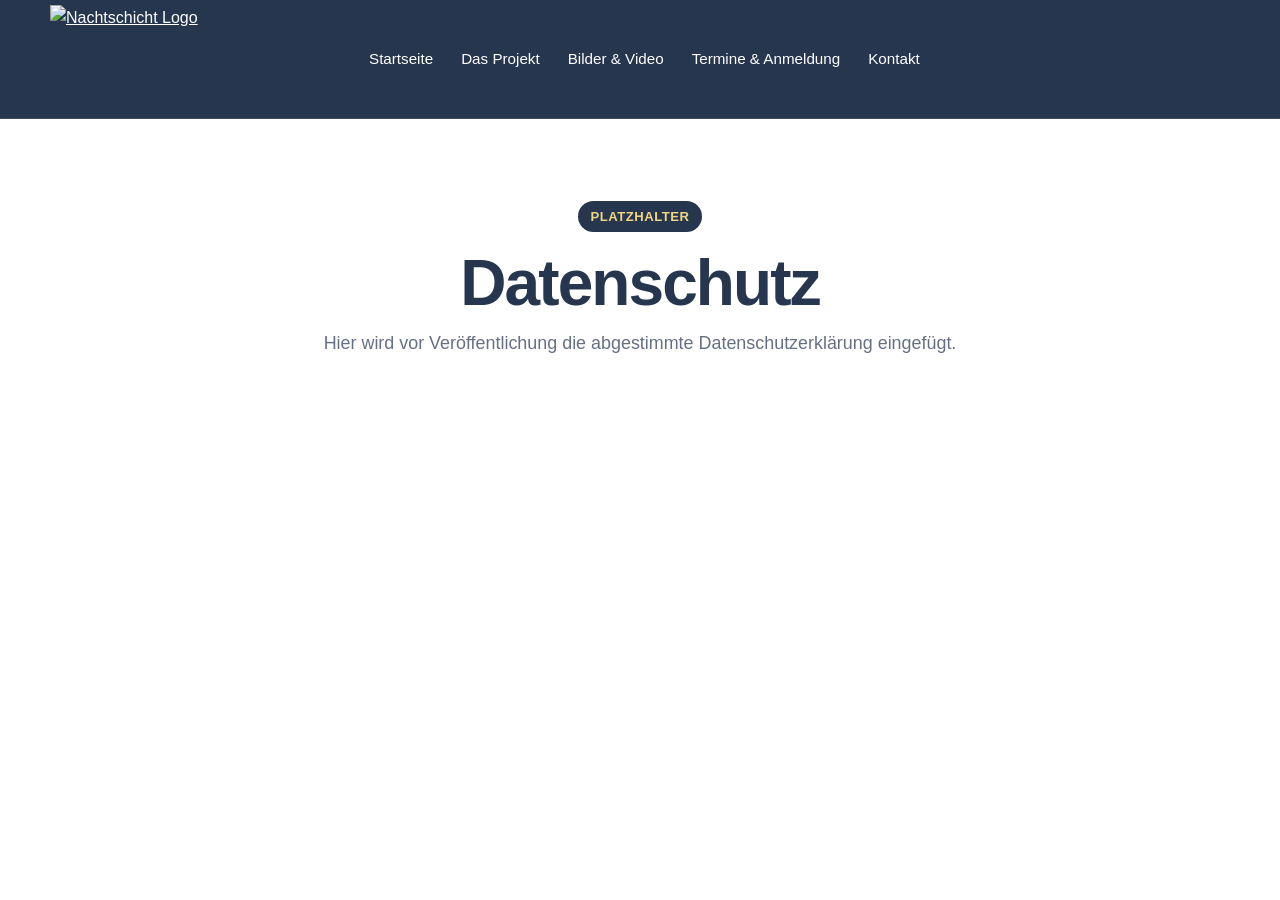
==== datenschutz.html @ 39742e26 "Add files via upload" ====
<!doctype html><html lang="de"><head><meta charset="utf-8"><meta name="viewport" content="width=device-width,initial-scale=1"><title>Datenschutz | Nachtschicht</title><link rel="stylesheet" href="style.css"></head><body><header class="site-header"><div class="container header-inner"><a class="logo-link" href="index.html"><img src="assets/Nachtschicht Logo Dunkelblau groß.jpg" alt="Nachtschicht Logo"></a><nav class="main-nav" style="display:flex"><a href="index.html">Startseite</a><a href="projekt.html">Das Projekt</a><a href="medien.html">Bilder &amp; Video</a><a href="termine.html">Termine &amp; Anmeldung</a><a href="kontakt.html">Kontakt</a></nav></div></header><section class="intro"><div class="container"><span class="kicker">Platzhalter</span><h1>Datenschutz</h1><p class="lead">Hier wird vor Veröffentlichung die abgestimmte Datenschutzerklärung eingefügt.</p></div></section></body></html>
---- style.css ----
:root{
  --blue:#26364F;
  --blue-dark:#1d2a3e;
  --yellow:#F1D581;
  --white:#fff;
  --bg:#f7f8fa;
  --text:#26364F;
  --muted:#667085;
  --line:#e4e8ee;
  --max:1180px;
  --radius:14px;
}
*{box-sizing:border-box}
html{scroll-behavior:smooth}
body{
  margin:0;
  font-family:Inter,Montserrat,Arial,sans-serif;
  color:var(--text);
  background:var(--white);
  line-height:1.6;
}
img{display:block;max-width:100%}
a{color:inherit}
.container{width:min(calc(100% - 40px),var(--max));margin:auto}

/* HEADER */
.site-header{
  background:var(--blue);
  color:#fff;
  border-bottom:1px solid rgba(255,255,255,.12);
}
.header-inner{
  min-height:118px;
  display:flex;
  align-items:center;
  justify-content:flex-start;
  gap:42px;
}
.logo-link{
  display:flex;
  align-items:center;
  width:265px;
  height:108px;
  overflow:hidden;
  flex:0 0 auto;
}
.logo-link img{
  width:100%;
  height:100%;
  object-fit:contain;
}
.main-nav{
  display:flex;
  align-items:center;
  justify-content:flex-start;
  flex:1 1 auto;
  flex-wrap:wrap;
  gap:4px;
}
.main-nav a{
  text-decoration:none;
  color:#fff;
  padding:9px 12px;
  border-radius:8px;
  font-size:.95rem;
  transition:.2s ease;
}
.main-nav a:hover,
.main-nav a.active{
  color:var(--yellow);
  background:rgba(255,255,255,.09);
}
.menu{
  display:none;
  border:1px solid rgba(255,255,255,.25);
  color:#fff;
  background:transparent;
  padding:8px 12px;
  border-radius:8px;
}

/* INTRO */
.intro{
  padding:82px 0 70px;
  text-align:center;
}
.kicker{
  color:var(--yellow);
  background:var(--blue);
  display:inline-block;
  padding:5px 12px;
  border-radius:999px;
  font-weight:700;
  font-size:.82rem;
  letter-spacing:.04em;
  text-transform:uppercase;
}
.intro h1{
  margin:18px 0 12px;
  font-size:clamp(2.4rem,5vw,4.3rem);
  line-height:1.05;
  letter-spacing:-.03em;
}
.intro h1 span{color:var(--blue)}
.lead{
  max-width:760px;
  margin:0 auto;
  color:var(--muted);
  font-size:1.12rem;
}
.cta-row{
  margin-top:28px;
  display:flex;
  justify-content:center;
  gap:12px;
  flex-wrap:wrap;
}
.btn{
  display:inline-flex;
  align-items:center;
  justify-content:center;
  padding:12px 19px;
  border-radius:9px;
  font-weight:800;
  text-decoration:none;
  border:1px solid transparent;
  transition:.18s ease;
}
.btn:hover{transform:translateY(-1px)}
.btn-primary{background:var(--yellow);color:var(--blue-dark)}
.btn-secondary{background:var(--blue);color:#fff}
.btn-outline{background:#fff;color:var(--blue);border-color:var(--blue)}

/* KEY MESSAGES */
.messages{
  background:var(--bg);
  border-top:1px solid var(--line);
  border-bottom:1px solid var(--line);
  padding:38px 0;
}
.message-grid{
  display:grid;
  grid-template-columns:repeat(4,1fr);
  gap:16px;
}
.message{
  background:#fff;
  border:1px solid var(--line);
  border-radius:var(--radius);
  padding:23px 20px;
  min-height:150px;
}
.message-number{
  color:var(--yellow);
  background:var(--blue);
  width:32px;
  height:32px;
  border-radius:50%;
  display:grid;
  place-items:center;
  font-weight:800;
  margin-bottom:14px;
}
.message h3{margin:0 0 6px;font-size:1.08rem}
.message p{margin:0;color:var(--muted);font-size:.94rem}

/* IMAGE SECTION */
.section{padding:76px 0}
.section.alt{background:var(--bg)}
.section-head{
  display:flex;
  justify-content:space-between;
  align-items:end;
  gap:25px;
  margin-bottom:28px;
}
.section-head h2{
  margin:0;
  font-size:clamp(1.8rem,3vw,2.55rem);
  line-height:1.1;
}
.section-head p{margin:7px 0 0;color:var(--muted)}
.photo-grid{
  display:grid;
  grid-template-columns:repeat(3,1fr);
  gap:18px;
}
.photo-card{
  overflow:hidden;
  border-radius:var(--radius);
  background:#fff;
  border:1px solid var(--line);
}
.photo-card img{
  width:100%;
  height:390px;
  object-fit:cover;
  transition:transform .3s ease;
}
.photo-card:hover img{transform:scale(1.025)}
.photo-card img{object-position:center;}
.photo-caption{
  padding:14px 16px;
  font-weight:700;
}

/* EVENT */
.event-wrap{
  display:grid;
  grid-template-columns:1fr 1fr;
  gap:24px;
  align-items:stretch;
}
.event-card{
  border-radius:var(--radius);
  padding:34px;
  background:var(--blue);
  color:#fff;
}
.event-card h2{margin:0 0 10px;font-size:2rem}
.event-date{
  color:var(--yellow);
  font-size:1.7rem;
  font-weight:800;
  margin:12px 0 16px;
}
.event-card p{color:rgba(255,255,255,.84)}
.event-info{
  border:1px solid var(--line);
  border-radius:var(--radius);
  padding:34px;
}
.event-info h3{margin-top:0}
.event-info ul{padding-left:20px;margin-bottom:24px}

/* FOOTER */
footer{
  background:var(--blue-dark);
  color:rgba(255,255,255,.78);
  padding:30px 0;
}
.footer-inner{
  display:flex;
  justify-content:space-between;
  gap:20px;
  align-items:center;
}
.footer-links{display:flex;flex-wrap:wrap;gap:18px}
.footer-links a{text-decoration:none}
.footer-links a:hover{color:var(--yellow)}

@media(max-width:900px){
  .header-inner{min-height:90px}
  .main-nav{display:none}
  .main-nav.open{
    display:flex;
    width:100%;
    padding:0 0 15px;
    justify-content:center;
  }
  .header-inner{flex-wrap:wrap}
  .menu{display:block}
  .message-grid{grid-template-columns:repeat(2,1fr)}
  .event-wrap{grid-template-columns:1fr}
}
@media(max-width:650px){
  .container{width:min(calc(100% - 26px),var(--max))}
  .logo-link{width:210px;height:86px}
  .intro{padding:60px 0 50px}
  .photo-grid{grid-template-columns:1fr}
  .photo-card img{height:310px}
  .message-grid{grid-template-columns:1fr}
  .section-head{display:block}
  .section-head .btn{margin-top:18px}
  .footer-inner{display:block}
  .footer-links{margin-top:12px}
}
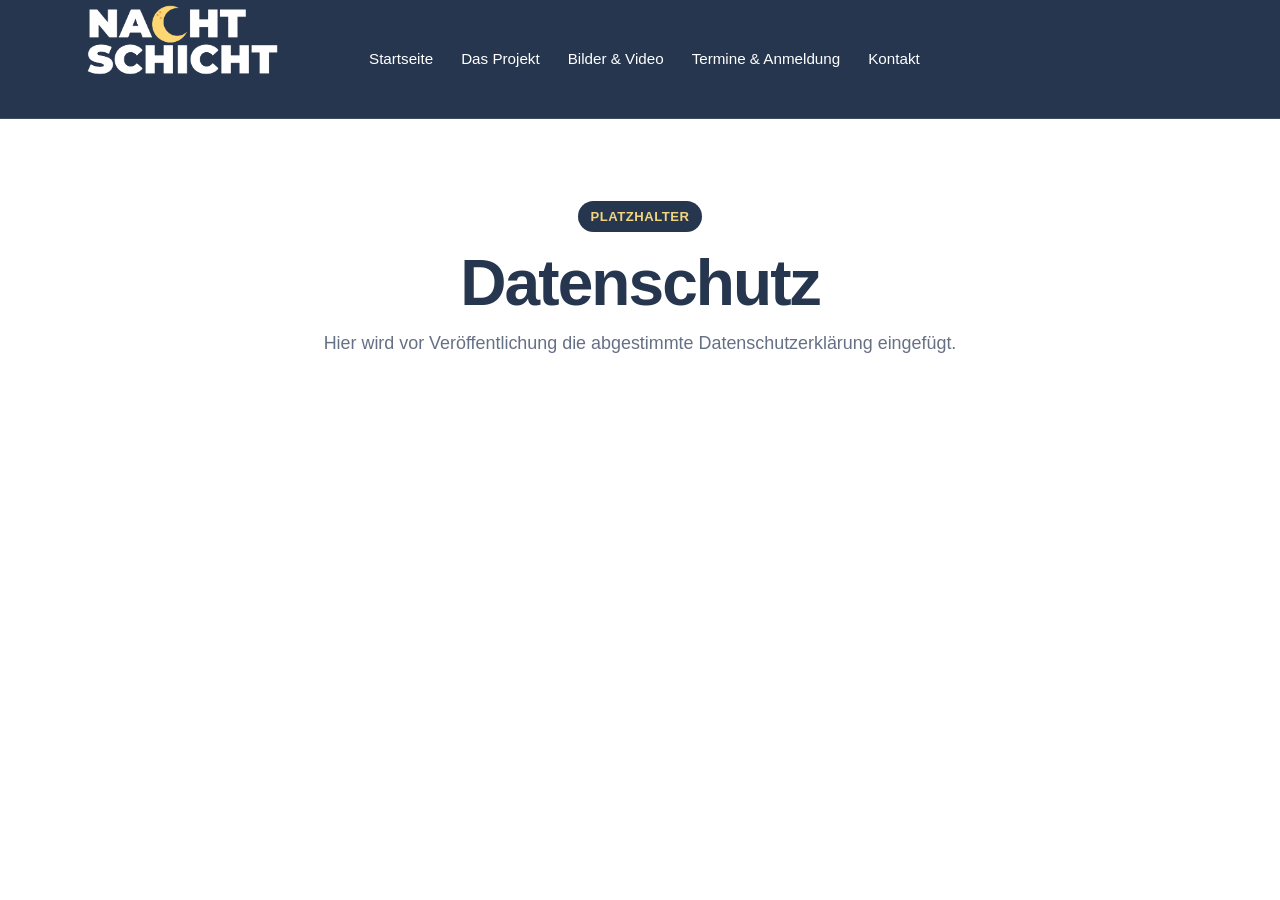
==== commit 29d7fa78: "Update logo image in datenschutz.html" ====
--- a/datenschutz.html
+++ b/datenschutz.html
@@ -1 +1 @@
-<!doctype html><html lang="de"><head><meta charset="utf-8"><meta name="viewport" content="width=device-width,initial-scale=1"><title>Datenschutz | Nachtschicht</title><link rel="stylesheet" href="style.css"></head><body><header class="site-header"><div class="container header-inner"><a class="logo-link" href="index.html"><img src="assets/Nachtschicht Logo Dunkelblau groß.jpg" alt="Nachtschicht Logo"></a><nav class="main-nav" style="display:flex"><a href="index.html">Startseite</a><a href="projekt.html">Das Projekt</a><a href="medien.html">Bilder &amp; Video</a><a href="termine.html">Termine &amp; Anmeldung</a><a href="kontakt.html">Kontakt</a></nav></div></header><section class="intro"><div class="container"><span class="kicker">Platzhalter</span><h1>Datenschutz</h1><p class="lead">Hier wird vor Veröffentlichung die abgestimmte Datenschutzerklärung eingefügt.</p></div></section></body></html>+<!doctype html><html lang="de"><head><meta charset="utf-8"><meta name="viewport" content="width=device-width,initial-scale=1"><title>Datenschutz | Nachtschicht</title><link rel="stylesheet" href="style.css"></head><body><header class="site-header"><div class="container header-inner"><a class="logo-link" href="index.html"><img src="assets/LogoohneHintergrund.png" alt="Nachtschicht Logo"></a><nav class="main-nav" style="display:flex"><a href="index.html">Startseite</a><a href="projekt.html">Das Projekt</a><a href="medien.html">Bilder &amp; Video</a><a href="termine.html">Termine &amp; Anmeldung</a><a href="kontakt.html">Kontakt</a></nav></div></header><section class="intro"><div class="container"><span class="kicker">Platzhalter</span><h1>Datenschutz</h1><p class="lead">Hier wird vor Veröffentlichung die abgestimmte Datenschutzerklärung eingefügt.</p></div></section></body></html>
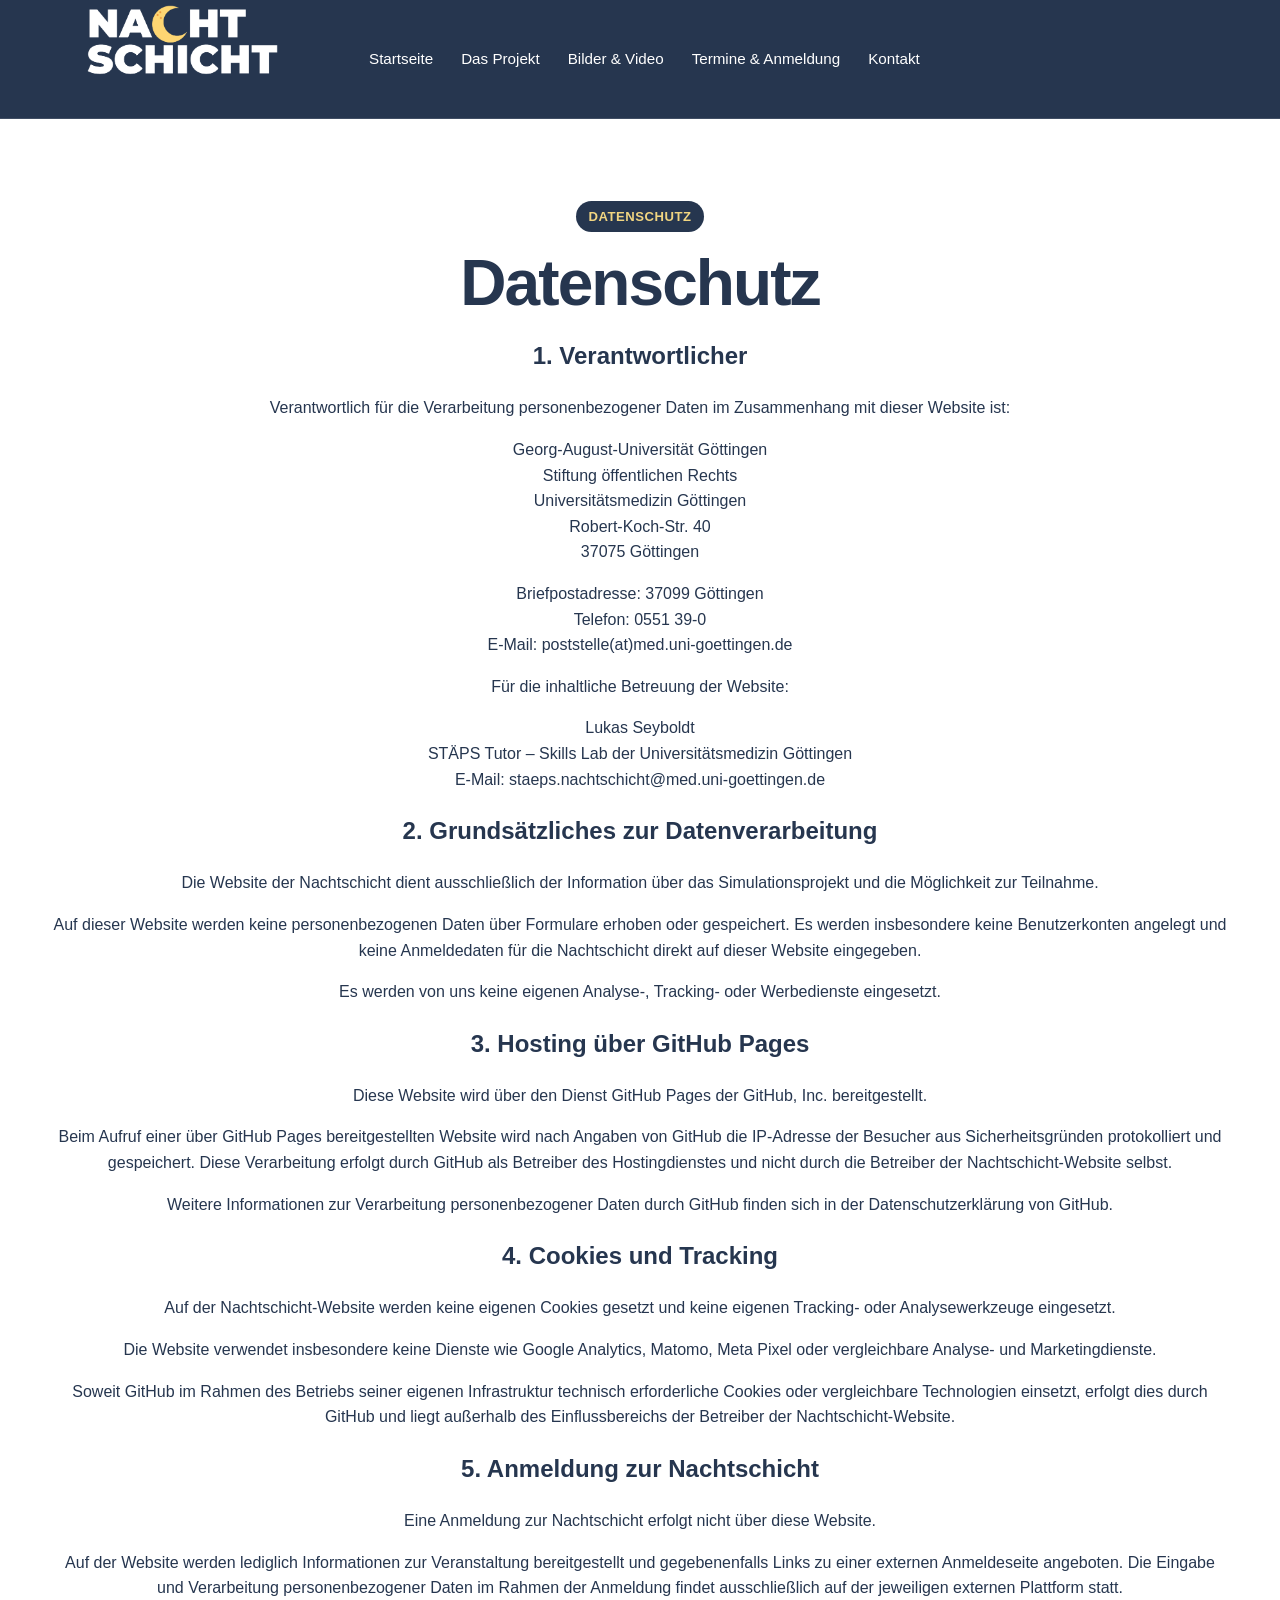
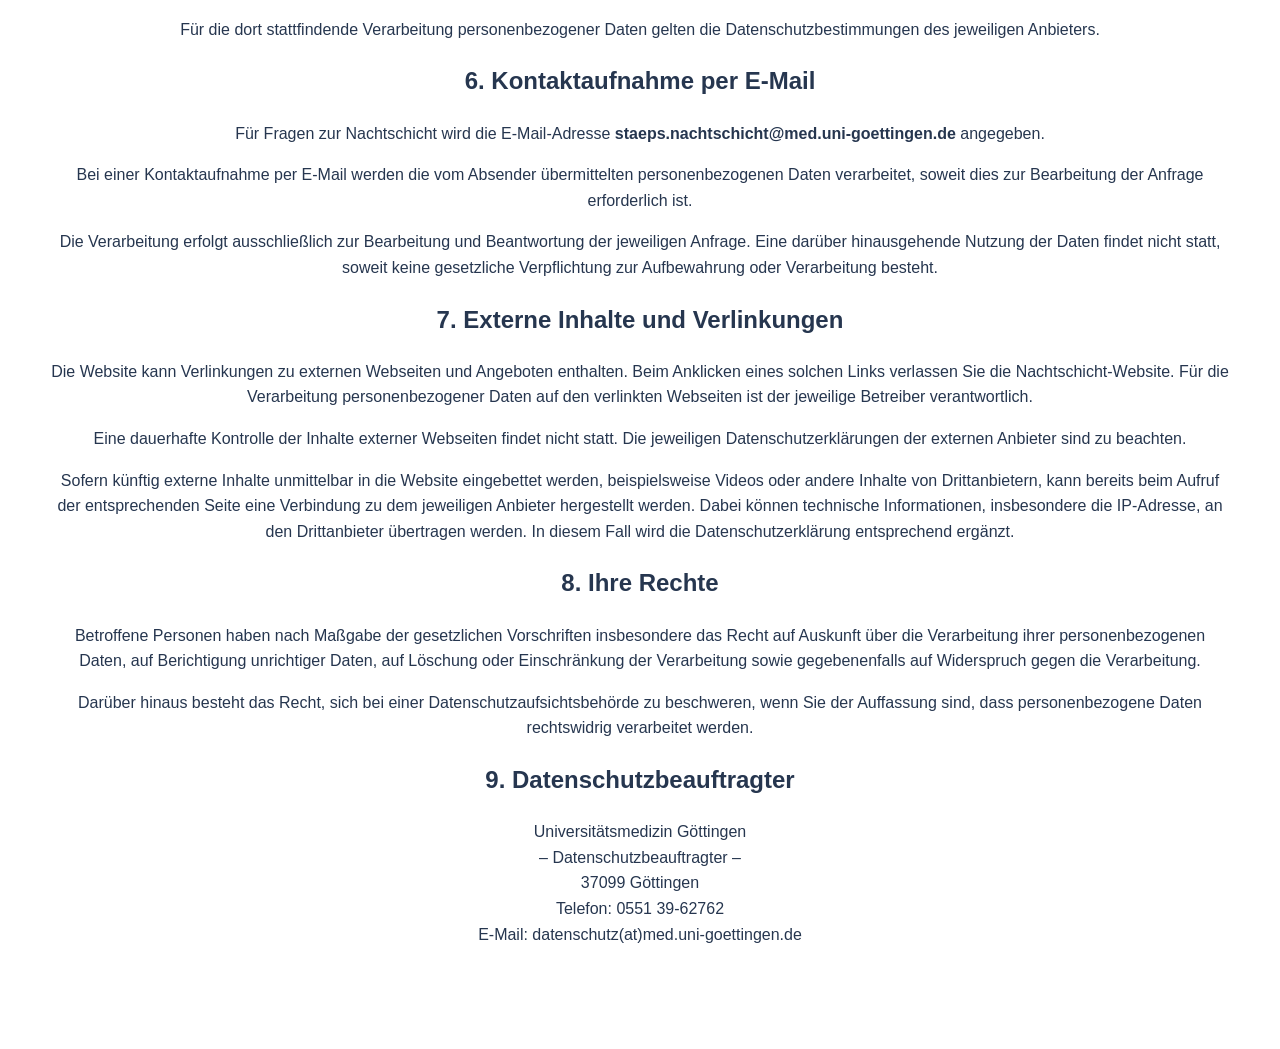
==== commit d3c704d6: "Update datenschutz.html" ====
--- a/datenschutz.html
+++ b/datenschutz.html
@@ -1 +1,192 @@
-<!doctype html><html lang="de"><head><meta charset="utf-8"><meta name="viewport" content="width=device-width,initial-scale=1"><title>Datenschutz | Nachtschicht</title><link rel="stylesheet" href="style.css"></head><body><header class="site-header"><div class="container header-inner"><a class="logo-link" href="index.html"><img src="assets/LogoohneHintergrund.png" alt="Nachtschicht Logo"></a><nav class="main-nav" style="display:flex"><a href="index.html">Startseite</a><a href="projekt.html">Das Projekt</a><a href="medien.html">Bilder &amp; Video</a><a href="termine.html">Termine &amp; Anmeldung</a><a href="kontakt.html">Kontakt</a></nav></div></header><section class="intro"><div class="container"><span class="kicker">Platzhalter</span><h1>Datenschutz</h1><p class="lead">Hier wird vor Veröffentlichung die abgestimmte Datenschutzerklärung eingefügt.</p></div></section></body></html>
+<!doctype html><html lang="de"><head><meta charset="utf-8"><meta name="viewport" content="width=device-width,initial-scale=1"><title>Datenschutz | 
+Nachtschicht</title><link rel="stylesheet" href="style.css"></head><body><header class="site-header"><div class="container header-inner"><a class="logo-link" href="index.html">
+<img src="assets/LogoohneHintergrund.png" alt="Nachtschicht Logo"></a><nav class="main-nav" style="display:flex"><a href="index.html">Startseite</a>
+<a href="projekt.html">Das Projekt</a><a href="medien.html">Bilder &amp; Video</a><a href="termine.html">Termine &amp; Anmeldung</a><a href="kontakt.html">Kontakt</a>
+</nav></div></header><section class="intro"><div class="container"><span class="kicker">Datenschutz</span><h1>Datenschutz</h1>
+  <p class="lead">
+ <h2>1. Verantwortlicher</h2>
+
+  <p>
+    Verantwortlich für die Verarbeitung personenbezogener Daten im Zusammenhang
+    mit dieser Website ist:
+  </p>
+
+  <p>
+    Georg-August-Universität Göttingen<br>
+    Stiftung öffentlichen Rechts<br>
+    Universitätsmedizin Göttingen<br>
+    Robert-Koch-Str. 40<br>
+    37075 Göttingen
+  </p>
+
+  <p>
+    Briefpostadresse: 37099 Göttingen<br>
+    Telefon: 0551 39-0<br>
+    E-Mail: poststelle(at)med.uni-goettingen.de
+  </p>
+
+  <p>
+    Für die inhaltliche Betreuung der Website:
+  </p>
+
+  <p>
+    Lukas Seyboldt<br>
+    STÄPS Tutor – Skills Lab der Universitätsmedizin Göttingen<br>
+    E-Mail: staeps.nachtschicht@med.uni-goettingen.de
+  </p>
+
+
+  <h2>2. Grundsätzliches zur Datenverarbeitung</h2>
+
+  <p>
+    Die Website der Nachtschicht dient ausschließlich der Information über das
+    Simulationsprojekt und die Möglichkeit zur Teilnahme.
+  </p>
+
+  <p>
+    Auf dieser Website werden keine personenbezogenen Daten über Formulare
+    erhoben oder gespeichert. Es werden insbesondere keine Benutzerkonten
+    angelegt und keine Anmeldedaten für die Nachtschicht direkt auf dieser
+    Website eingegeben.
+  </p>
+
+  <p>
+    Es werden von uns keine eigenen Analyse-, Tracking- oder Werbedienste
+    eingesetzt.
+  </p>
+
+
+  <h2>3. Hosting über GitHub Pages</h2>
+
+  <p>
+    Diese Website wird über den Dienst GitHub Pages der GitHub, Inc.
+    bereitgestellt.
+  </p>
+
+  <p>
+    Beim Aufruf einer über GitHub Pages bereitgestellten Website wird nach
+    Angaben von GitHub die IP-Adresse der Besucher aus Sicherheitsgründen
+    protokolliert und gespeichert. Diese Verarbeitung erfolgt durch GitHub als
+    Betreiber des Hostingdienstes und nicht durch die Betreiber der
+    Nachtschicht-Website selbst.
+  </p>
+
+  <p>
+    Weitere Informationen zur Verarbeitung personenbezogener Daten durch GitHub
+    finden sich in der Datenschutzerklärung von GitHub.
+  </p>
+
+
+  <h2>4. Cookies und Tracking</h2>
+
+  <p>
+    Auf der Nachtschicht-Website werden keine eigenen Cookies gesetzt und keine
+    eigenen Tracking- oder Analysewerkzeuge eingesetzt.
+  </p>
+
+  <p>
+    Die Website verwendet insbesondere keine Dienste wie Google Analytics,
+    Matomo, Meta Pixel oder vergleichbare Analyse- und Marketingdienste.
+  </p>
+
+  <p>
+    Soweit GitHub im Rahmen des Betriebs seiner eigenen Infrastruktur technisch
+    erforderliche Cookies oder vergleichbare Technologien einsetzt, erfolgt dies
+    durch GitHub und liegt außerhalb des Einflussbereichs der Betreiber der
+    Nachtschicht-Website.
+  </p>
+
+
+  <h2>5. Anmeldung zur Nachtschicht</h2>
+
+  <p>
+    Eine Anmeldung zur Nachtschicht erfolgt nicht über diese Website.
+  </p>
+
+  <p>
+    Auf der Website werden lediglich Informationen zur Veranstaltung
+    bereitgestellt und gegebenenfalls Links zu einer externen Anmeldeseite
+    angeboten. Die Eingabe und Verarbeitung personenbezogener Daten im Rahmen
+    der Anmeldung findet ausschließlich auf der jeweiligen externen Plattform
+    statt.
+  </p>
+
+  <p>
+    Für die dort stattfindende Verarbeitung personenbezogener Daten gelten die
+    Datenschutzbestimmungen des jeweiligen Anbieters.
+  </p>
+
+
+  <h2>6. Kontaktaufnahme per E-Mail</h2>
+
+  <p>
+    Für Fragen zur Nachtschicht wird die E-Mail-Adresse
+    <strong>staeps.nachtschicht@med.uni-goettingen.de</strong> angegeben.
+  </p>
+
+  <p>
+    Bei einer Kontaktaufnahme per E-Mail werden die vom Absender übermittelten
+    personenbezogenen Daten verarbeitet, soweit dies zur Bearbeitung der Anfrage
+    erforderlich ist.
+  </p>
+
+  <p>
+    Die Verarbeitung erfolgt ausschließlich zur Bearbeitung und Beantwortung der
+    jeweiligen Anfrage. Eine darüber hinausgehende Nutzung der Daten findet
+    nicht statt, soweit keine gesetzliche Verpflichtung zur Aufbewahrung oder
+    Verarbeitung besteht.
+  </p>
+
+
+  <h2>7. Externe Inhalte und Verlinkungen</h2>
+
+  <p>
+    Die Website kann Verlinkungen zu externen Webseiten und Angeboten enthalten.
+    Beim Anklicken eines solchen Links verlassen Sie die Nachtschicht-Website.
+    Für die Verarbeitung personenbezogener Daten auf den verlinkten Webseiten
+    ist der jeweilige Betreiber verantwortlich.
+  </p>
+
+  <p>
+    Eine dauerhafte Kontrolle der Inhalte externer Webseiten findet nicht statt.
+    Die jeweiligen Datenschutzerklärungen der externen Anbieter sind zu beachten.
+  </p>
+
+  <p>
+    Sofern künftig externe Inhalte unmittelbar in die Website eingebettet werden,
+    beispielsweise Videos oder andere Inhalte von Drittanbietern, kann bereits
+    beim Aufruf der entsprechenden Seite eine Verbindung zu dem jeweiligen
+    Anbieter hergestellt werden. Dabei können technische Informationen,
+    insbesondere die IP-Adresse, an den Drittanbieter übertragen werden. In
+    diesem Fall wird die Datenschutzerklärung entsprechend ergänzt.
+  </p>
+
+
+  <h2>8. Ihre Rechte</h2>
+
+  <p>
+    Betroffene Personen haben nach Maßgabe der gesetzlichen Vorschriften
+    insbesondere das Recht auf Auskunft über die Verarbeitung ihrer
+    personenbezogenen Daten, auf Berichtigung unrichtiger Daten, auf Löschung
+    oder Einschränkung der Verarbeitung sowie gegebenenfalls auf Widerspruch
+    gegen die Verarbeitung.
+  </p>
+
+  <p>
+    Darüber hinaus besteht das Recht, sich bei einer Datenschutzaufsichtsbehörde
+    zu beschweren, wenn Sie der Auffassung sind, dass personenbezogene Daten
+    rechtswidrig verarbeitet werden.
+  </p>
+
+
+  <h2>9. Datenschutzbeauftragter</h2>
+
+  <p>
+    Universitätsmedizin Göttingen<br>
+    – Datenschutzbeauftragter –<br>
+    37099 Göttingen<br>
+    Telefon: 0551 39-62762<br>
+    E-Mail: datenschutz(at)med.uni-goettingen.de
+  </p>
+</section>
+  </p></div></section></body></html>
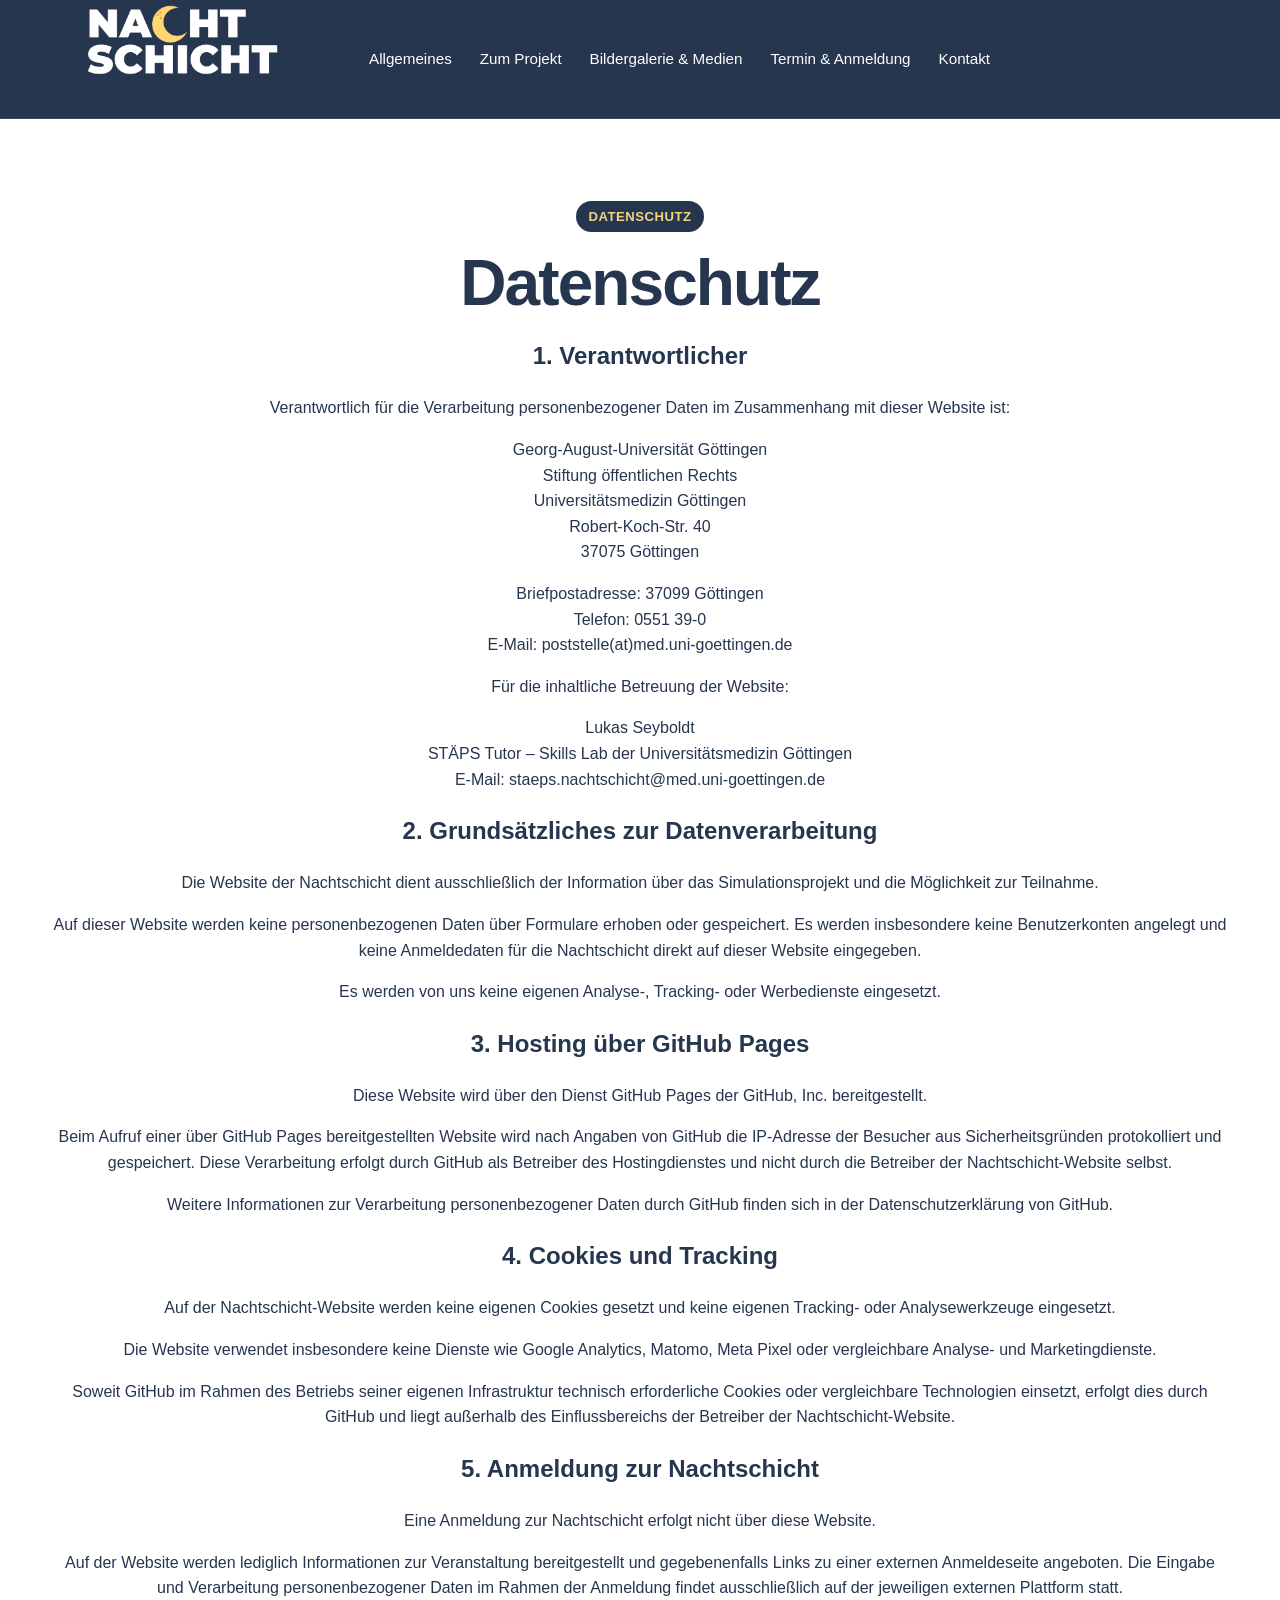
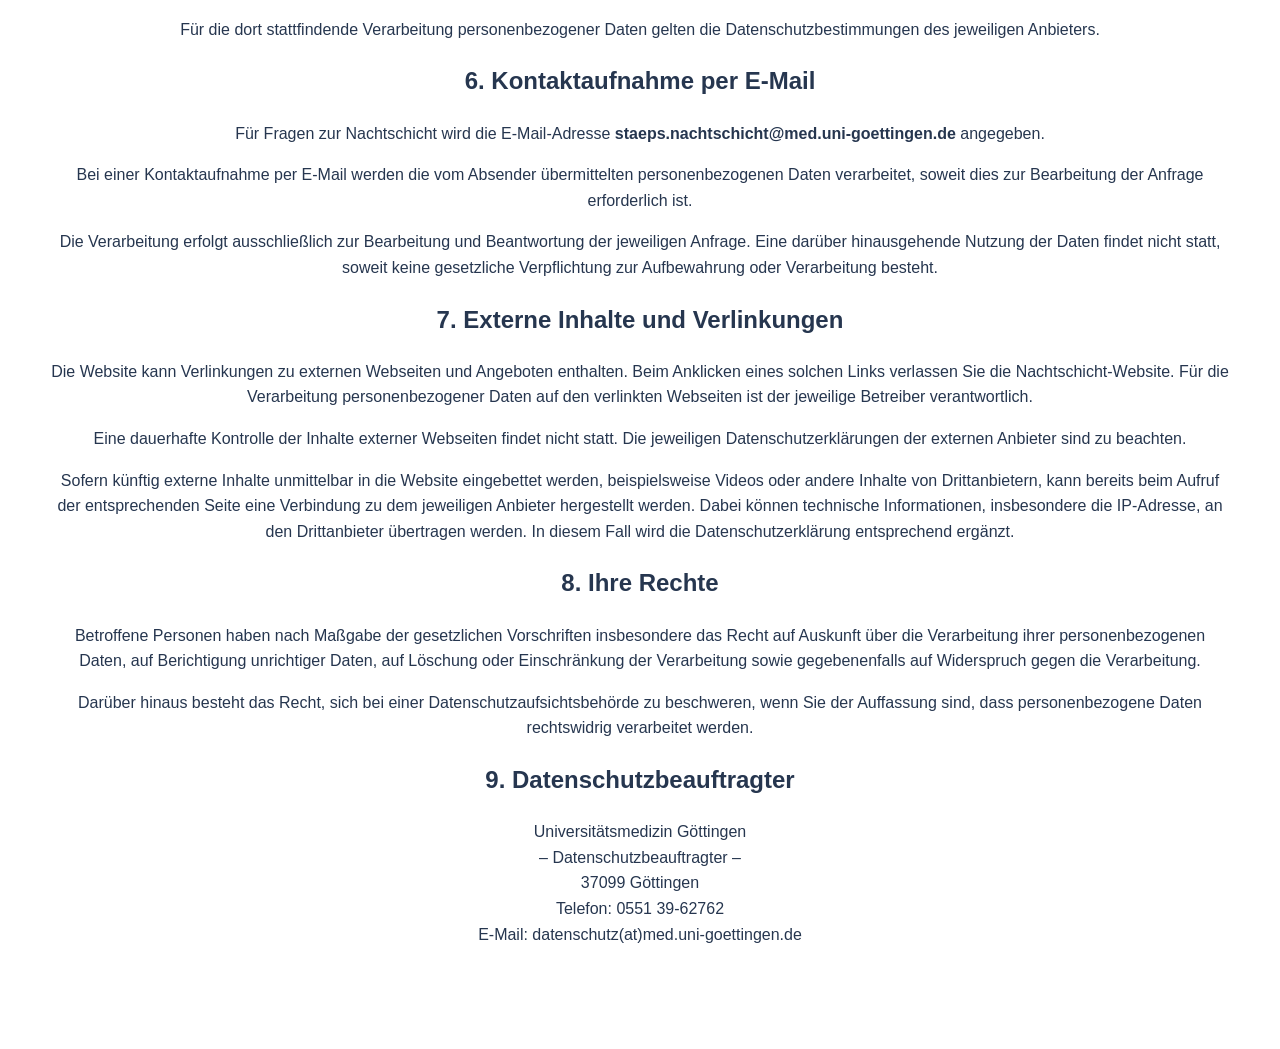
==== commit d61af202: "Update navigation links and section titles in datenschutz.html" ====
--- a/datenschutz.html
+++ b/datenschutz.html
@@ -1,7 +1,7 @@
 <!doctype html><html lang="de"><head><meta charset="utf-8"><meta name="viewport" content="width=device-width,initial-scale=1"><title>Datenschutz | 
 Nachtschicht</title><link rel="stylesheet" href="style.css"></head><body><header class="site-header"><div class="container header-inner"><a class="logo-link" href="index.html">
-<img src="assets/LogoohneHintergrund.png" alt="Nachtschicht Logo"></a><nav class="main-nav" style="display:flex"><a href="index.html">Startseite</a>
-<a href="projekt.html">Das Projekt</a><a href="medien.html">Bilder &amp; Video</a><a href="termine.html">Termine &amp; Anmeldung</a><a href="kontakt.html">Kontakt</a>
+<img src="assets/LogoohneHintergrund.png" alt="Nachtschicht Logo"></a><nav class="main-nav" style="display:flex"><a href="index.html">Allgemeines</a>
+<a href="projekt.html">Zum Projekt</a><a href="medien.html">Bildergalerie &amp; Medien</a><a href="termine.html">Termin &amp; Anmeldung</a><a href="kontakt.html">Kontakt</a>
 </nav></div></header><section class="intro"><div class="container"><span class="kicker">Datenschutz</span><h1>Datenschutz</h1>
   <p class="lead">
  <h2>1. Verantwortlicher</h2>
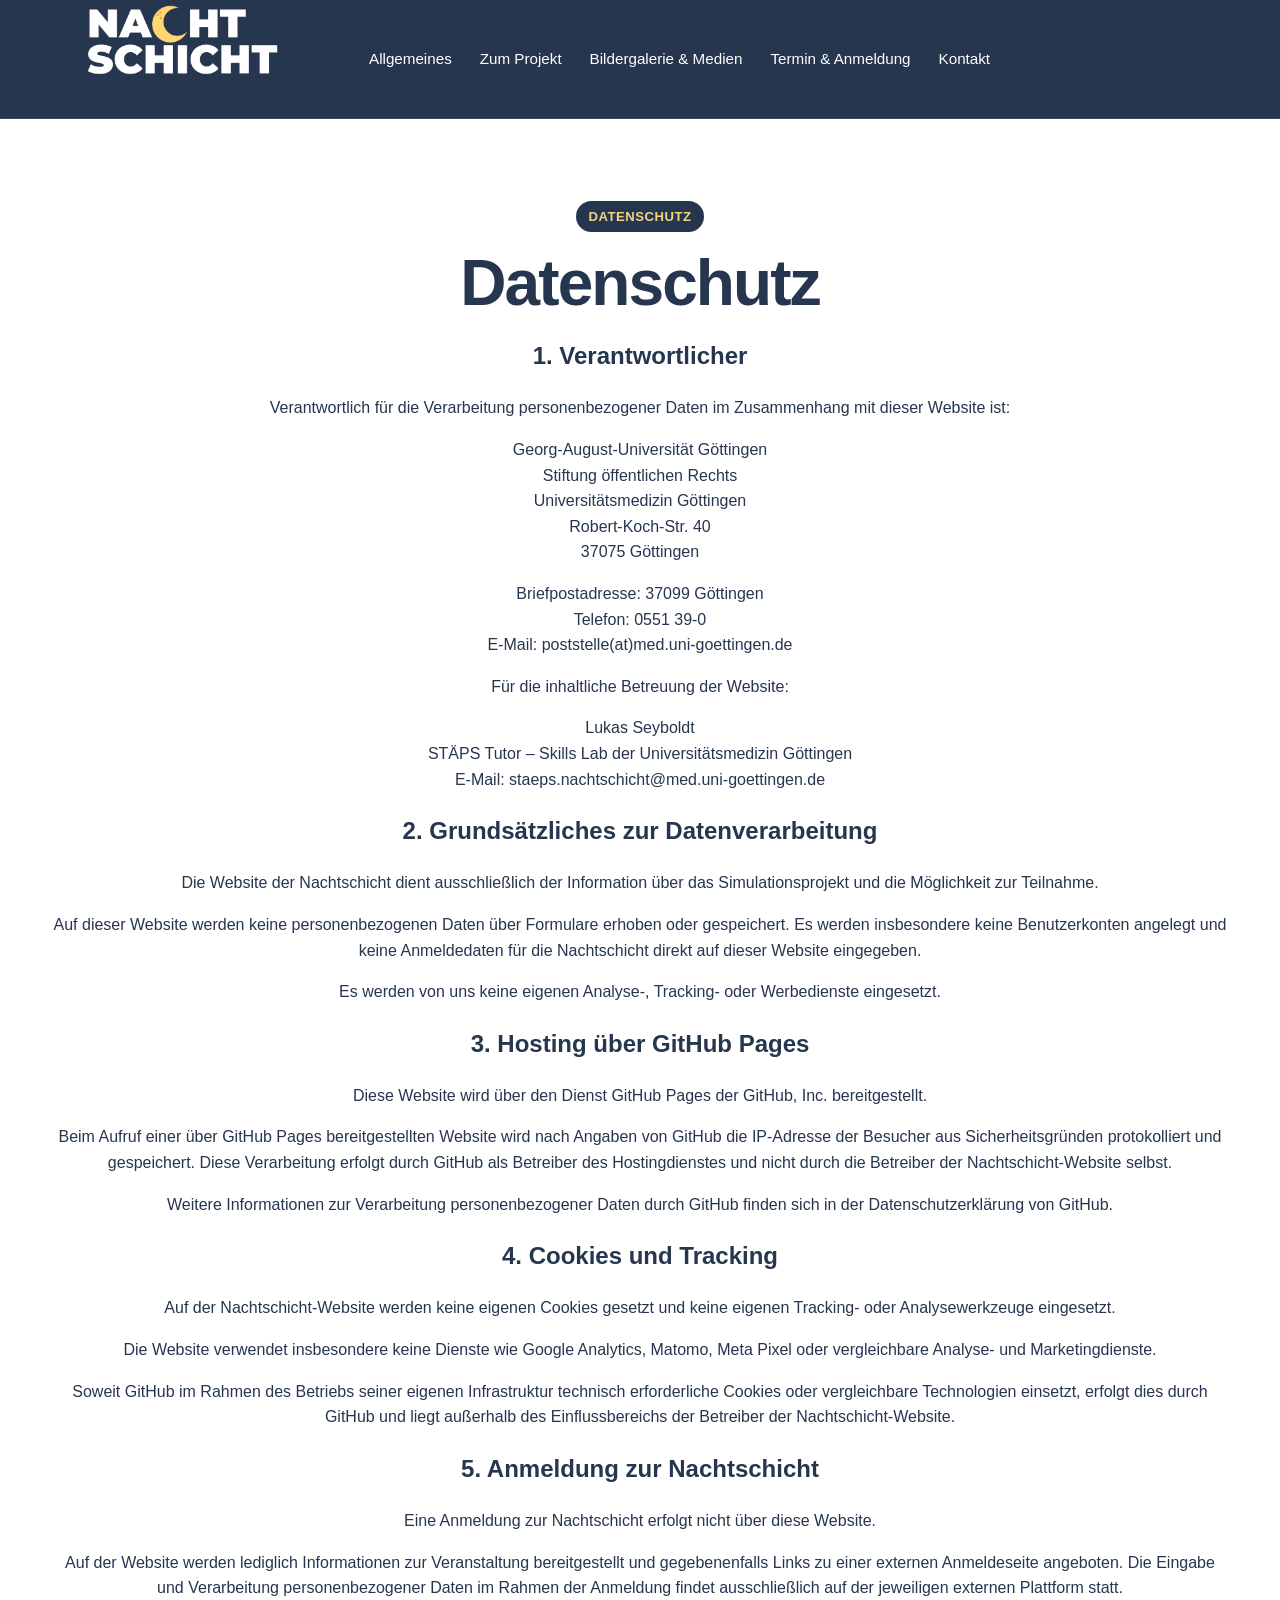
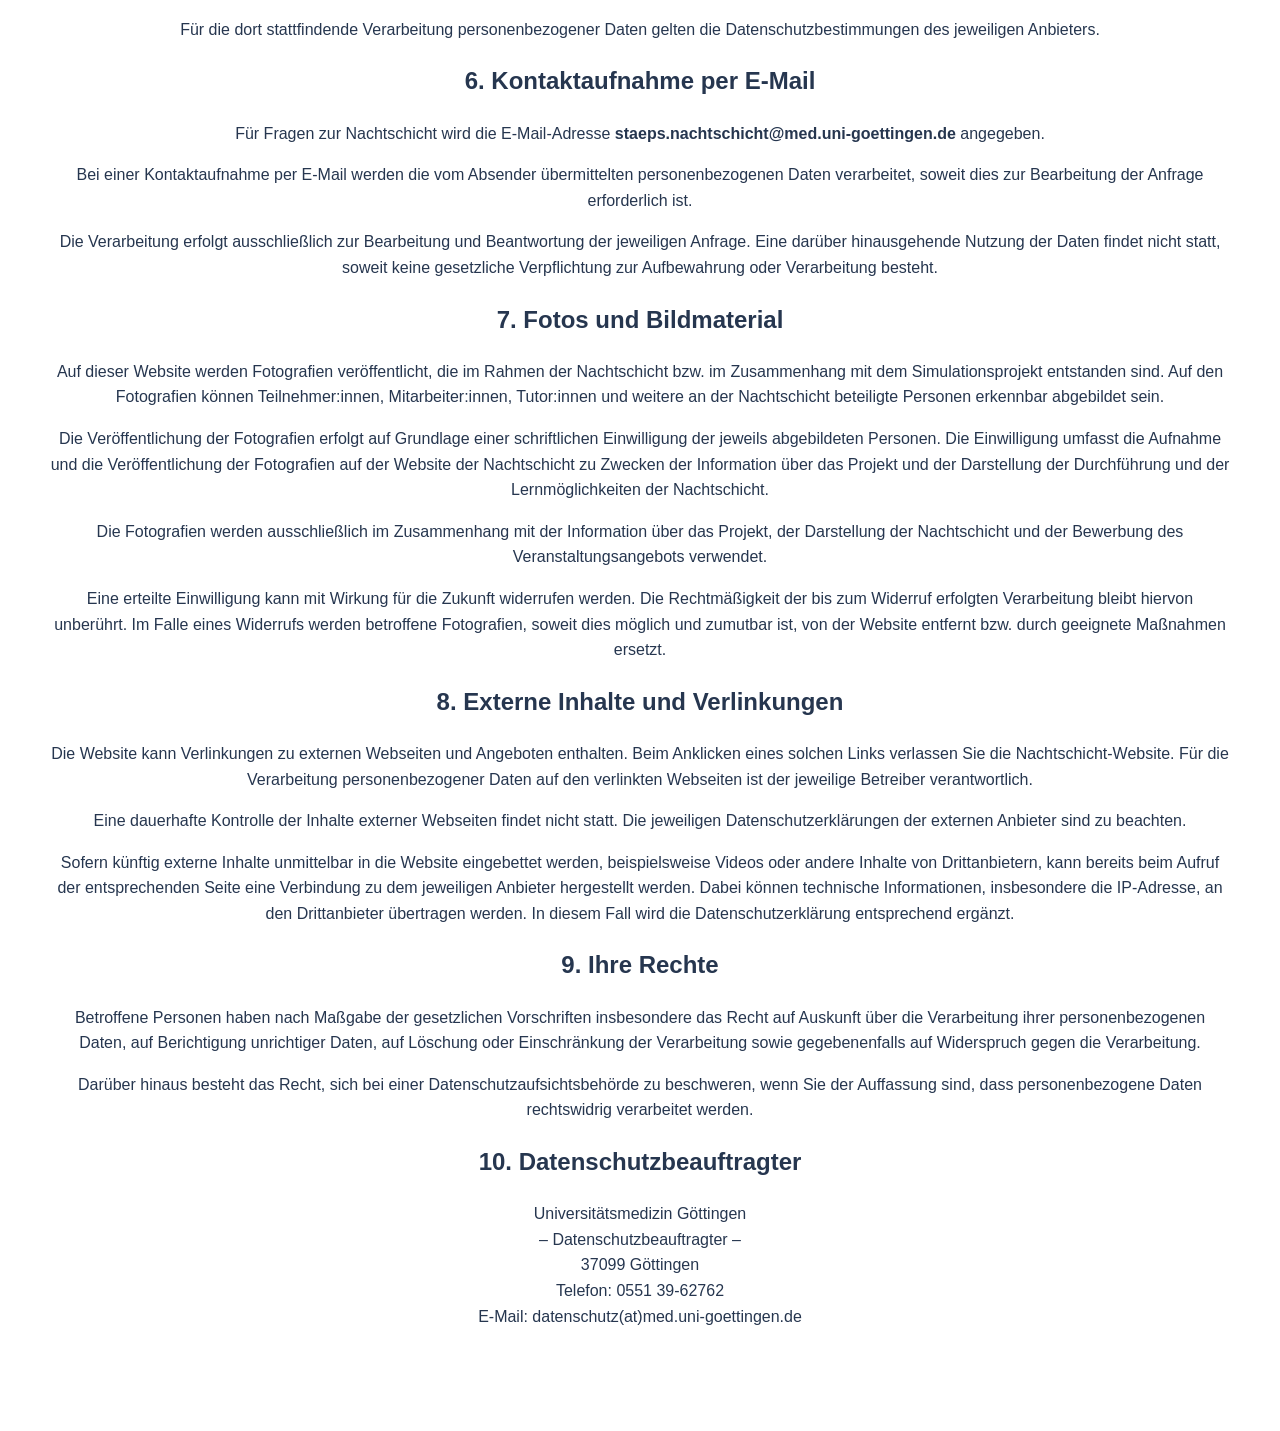
==== commit 5859ba72: "Update datenschutz.html" ====
--- a/datenschutz.html
+++ b/datenschutz.html
@@ -136,9 +136,31 @@
     nicht statt, soweit keine gesetzliche Verpflichtung zur Aufbewahrung oder
     Verarbeitung besteht.
   </p>
-
-
-  <h2>7. Externe Inhalte und Verlinkungen</h2>
+  
+<h2>7. Fotos und Bildmaterial</h2>
+
+  <p>
+    Auf dieser Website werden Fotografien veröffentlicht, die im Rahmen der Nachtschicht bzw. im Zusammenhang mit dem Simulationsprojekt entstanden sind. 
+    Auf den Fotografien können Teilnehmer:innen, Mitarbeiter:innen, Tutor:innen und weitere an der Nachtschicht beteiligte Personen erkennbar abgebildet sein.
+  </p>
+
+  <p>
+    Die Veröffentlichung der Fotografien erfolgt auf Grundlage einer schriftlichen Einwilligung der jeweils abgebildeten Personen. 
+    Die Einwilligung umfasst die Aufnahme und die Veröffentlichung der Fotografien auf der Website der Nachtschicht zu Zwecken der Information über das Projekt 
+    und der Darstellung der Durchführung und der Lernmöglichkeiten der Nachtschicht.
+  </p>
+
+  <p>
+    Die Fotografien werden ausschließlich im Zusammenhang mit der Information über das Projekt, 
+    der Darstellung der Nachtschicht und der Bewerbung des Veranstaltungsangebots verwendet.
+  </p>
+  <p>
+    Eine erteilte Einwilligung kann mit Wirkung für die Zukunft widerrufen werden. 
+    Die Rechtmäßigkeit der bis zum Widerruf erfolgten Verarbeitung bleibt hiervon unberührt. 
+    Im Falle eines Widerrufs werden betroffene Fotografien, soweit dies möglich und zumutbar ist, von der Website entfernt bzw. durch geeignete Maßnahmen ersetzt.
+  </p>
+
+  <h2>8. Externe Inhalte und Verlinkungen</h2>
 
   <p>
     Die Website kann Verlinkungen zu externen Webseiten und Angeboten enthalten.
@@ -162,7 +184,7 @@
   </p>
 
 
-  <h2>8. Ihre Rechte</h2>
+  <h2>9. Ihre Rechte</h2>
 
   <p>
     Betroffene Personen haben nach Maßgabe der gesetzlichen Vorschriften
@@ -179,7 +201,7 @@
   </p>
 
 
-  <h2>9. Datenschutzbeauftragter</h2>
+  <h2>10. Datenschutzbeauftragter</h2>
 
   <p>
     Universitätsmedizin Göttingen<br>
